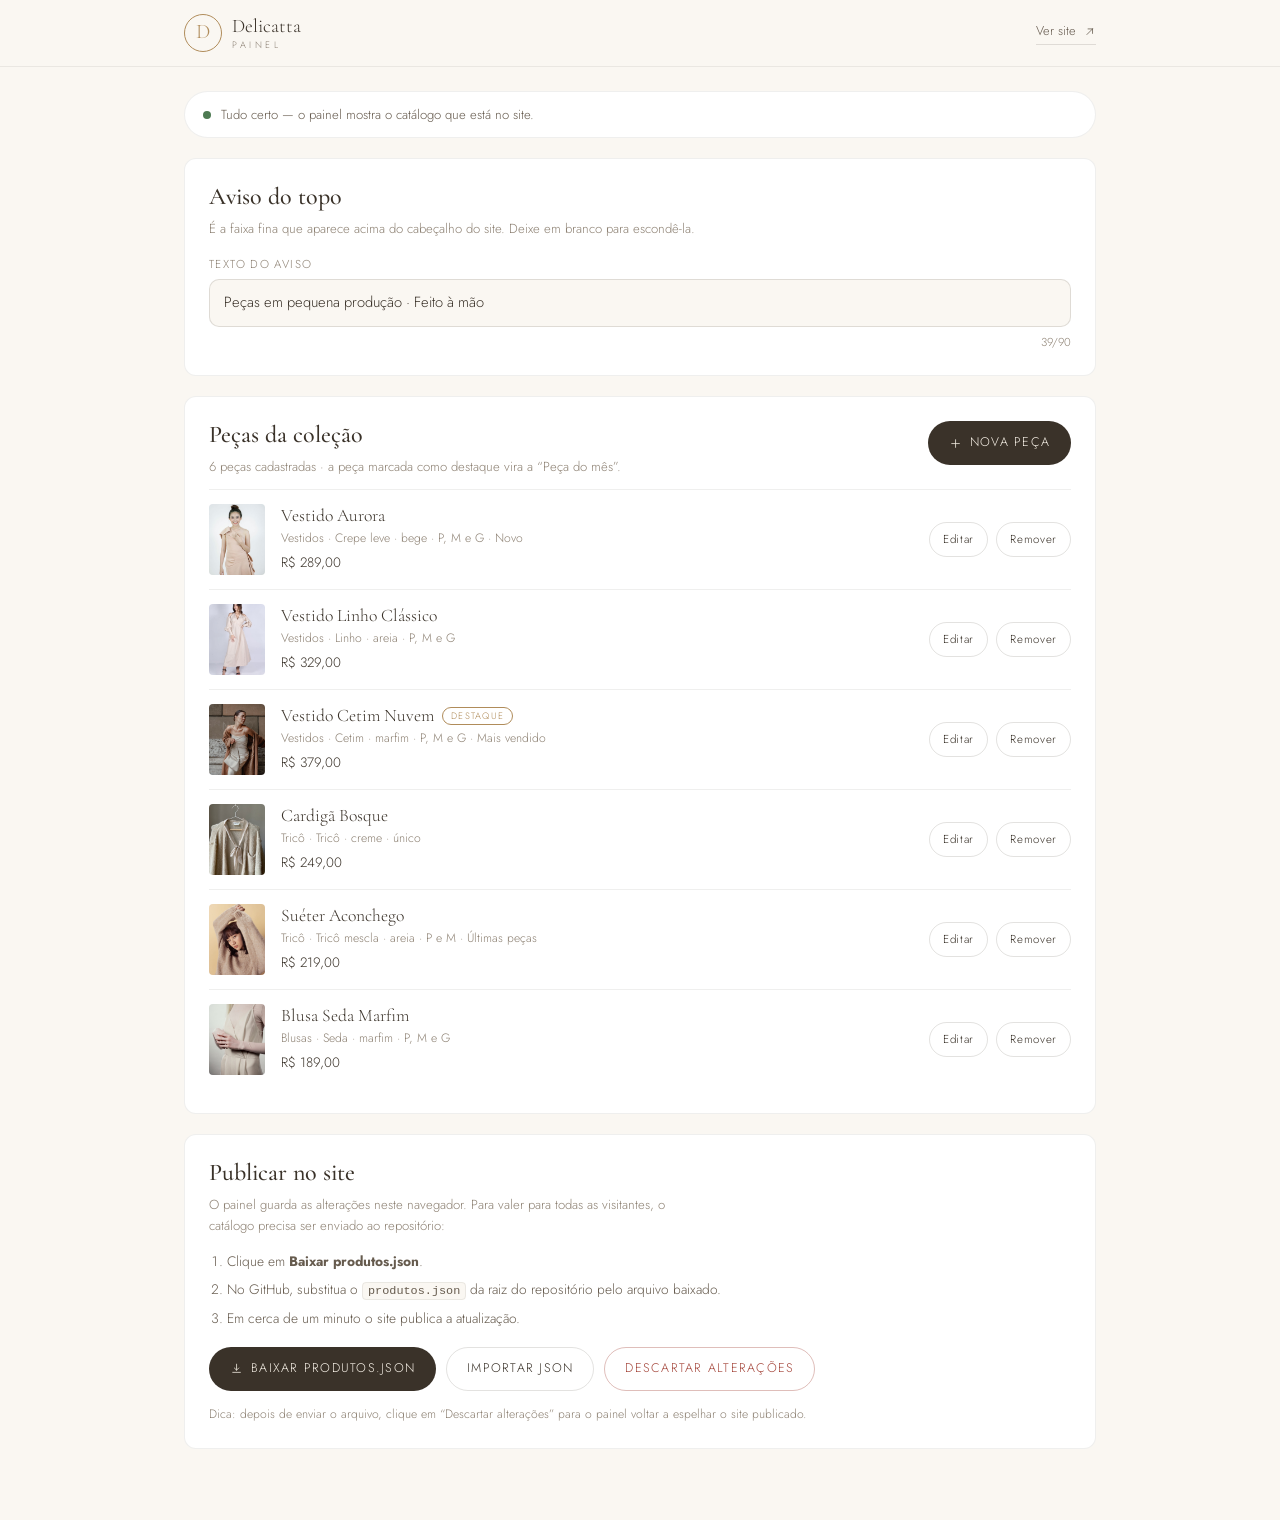
==== admin/index.html @ 935e1ea3 "Add the catalogue admin panel and drive the store from produtos.json Products and the top notice now" ====
<!DOCTYPE html>
<html lang="pt-BR">
<head>
  <meta charset="UTF-8" />
  <meta name="viewport" content="width=device-width, initial-scale=1" />
  <meta name="robots" content="noindex, nofollow" />
  <title>Painel · Delicatta Cristã</title>
  <link rel="icon" href="data:image/svg+xml,%3Csvg xmlns='http://www.w3.org/2000/svg' viewBox='0 0 64 64'%3E%3Crect width='64' height='64' rx='14' fill='%23F4ECE1'/%3E%3Ctext x='32' y='45' font-family='Georgia,serif' font-size='36' text-anchor='middle' fill='%233A3229'%3ED%3C/text%3E%3C/svg%3E" />
  <link rel="preconnect" href="https://fonts.googleapis.com" />
  <link rel="preconnect" href="https://fonts.gstatic.com" crossorigin />
  <link href="https://fonts.googleapis.com/css2?family=Cormorant+Garamond:ital,wght@0,400;0,500;1,400&family=Jost:wght@300;400;500&display=swap" rel="stylesheet" />
  <link rel="stylesheet" href="admin.css" />
</head>
<body>
  <header class="topbar">
    <div class="topbar__inner">
      <div class="brand">
        <span class="brand__mark">D</span>
        <span class="brand__text">
          <span class="brand__name">Delicatta</span>
          <span class="brand__sub">Painel</span>
        </span>
      </div>
      <a class="topbar__link" href="../index.html">
        Ver site
        <svg viewBox="0 0 24 24" aria-hidden="true"><path d="M7 17L17 7M17 7H9M17 7v8"/></svg>
      </a>
    </div>
  </header>

  <main class="main">
    <div class="status" id="status" role="status">
      <span class="status__dot"></span>
      <span id="statusText">Carregando catálogo…</span>
    </div>

    <!-- Aviso do topo -->
    <section class="card">
      <h2 class="card__title">Aviso do topo</h2>
      <p class="card__hint">É a faixa fina que aparece acima do cabeçalho do site. Deixe em branco para escondê-la.</p>
      <label class="field">
        <span class="field__label">Texto do aviso</span>
        <input id="avisoInput" type="text" maxlength="90" placeholder="Ex.: Peças em pequena produção · Feito à mão" />
      </label>
      <p class="counter"><span id="avisoCount">0</span>/90</p>
    </section>

    <!-- Produtos -->
    <section class="card">
      <div class="card__head">
        <div>
          <h2 class="card__title">Peças da coleção</h2>
          <p class="card__hint"><span id="productCount">0</span> peças cadastradas · a peça marcada como destaque vira a “Peça do mês”.</p>
        </div>
        <button class="btn btn--dark" id="btnNova" type="button">
          <svg viewBox="0 0 24 24" aria-hidden="true"><path d="M12 5v14M5 12h14"/></svg>
          Nova peça
        </button>
      </div>

      <form class="form" id="productForm" hidden novalidate>
        <div class="form__head">
          <h3 id="formTitle">Nova peça</h3>
          <button class="icon-btn" id="btnCancelar" type="button" aria-label="Fechar formulário">✕</button>
        </div>

        <div class="form__grid">
          <label class="field field--wide">
            <span class="field__label">Nome da peça *</span>
            <input id="f-nome" type="text" required maxlength="60" placeholder="Vestido Aurora" />
          </label>

          <label class="field">
            <span class="field__label">Categoria</span>
            <select id="f-categoria">
              <option value="vestidos">Vestidos</option>
              <option value="trico">Tricô</option>
              <option value="blusas">Blusas</option>
              <option value="acessorios">Acessórios</option>
              <option value="conjuntos">Conjuntos</option>
            </select>
          </label>

          <label class="field">
            <span class="field__label">Preço (R$) *</span>
            <input id="f-preco" type="number" min="0" step="0.01" required placeholder="289" />
          </label>

          <label class="field field--wide">
            <span class="field__label">Detalhes <span class="field__opt">(tecido · cor · tamanhos)</span></span>
            <input id="f-meta" type="text" maxlength="80" placeholder="Linho · areia · P, M e G" />
          </label>

          <label class="field">
            <span class="field__label">Etiqueta <span class="field__opt">(opcional)</span></span>
            <input id="f-tag" type="text" maxlength="24" placeholder="Novo" />
          </label>

          <label class="field field--wide">
            <span class="field__label">Imagem *</span>
            <input id="f-imagem" type="text" required placeholder="assets/nova-peca.jpg ou https://..." />
            <span class="field__help">Envie a foto para a pasta <code>assets</code> do site e use o caminho dela, ou cole um link completo.</span>
          </label>

          <div class="field field--wide preview">
            <img id="imagePreview" alt="Prévia da imagem" hidden />
          </div>

          <label class="check field--wide">
            <input id="f-destaque" type="checkbox" />
            <span>Mostrar como destaque (“Peça do mês”)</span>
          </label>
        </div>

        <p class="form__error" id="formError" hidden></p>

        <div class="form__actions">
          <button class="btn btn--dark" type="submit">Salvar peça</button>
          <button class="btn btn--ghost" id="btnCancelar2" type="button">Cancelar</button>
        </div>
      </form>

      <div class="list" id="productList"></div>
      <p class="list__empty" id="listEmpty" hidden>Nenhuma peça cadastrada. Clique em “Nova peça” para começar.</p>
    </section>

    <!-- Publicação -->
    <section class="card">
      <h2 class="card__title">Publicar no site</h2>
      <p class="card__hint">
        O painel guarda as alterações neste navegador. Para valer para todas as visitantes, o catálogo
        precisa ser enviado ao repositório:
      </p>
      <ol class="steps">
        <li>Clique em <strong>Baixar produtos.json</strong>.</li>
        <li>No GitHub, substitua o <code>produtos.json</code> da raiz do repositório pelo arquivo baixado.</li>
        <li>Em cerca de um minuto o site publica a atualização.</li>
      </ol>
      <div class="publish">
        <button class="btn btn--dark" id="btnExportar" type="button">
          <svg viewBox="0 0 24 24" aria-hidden="true"><path d="M12 4v11M8 11l4 4 4-4M5 19h14"/></svg>
          Baixar produtos.json
        </button>
        <button class="btn btn--ghost" id="btnImportar" type="button">Importar JSON</button>
        <button class="btn btn--danger" id="btnDescartar" type="button">Descartar alterações</button>
        <input id="fileImport" type="file" accept="application/json,.json" hidden />
      </div>
      <p class="hint">Dica: depois de enviar o arquivo, clique em “Descartar alterações” para o painel voltar a espelhar o site publicado.</p>
    </section>
  </main>

  <div class="toast" id="toast" role="status" aria-live="polite"></div>

  <script src="admin.js"></script>
</body>
</html>
---- admin/admin.css ----
:root {
  --bg: #faf7f2;
  --white: #fff;
  --ink: #3a3229;
  --ink-soft: #665b4e;
  --muted: #8d8173;
  --gold: #b08c5a;
  --line: rgba(58, 50, 41, 0.14);
  --line-soft: rgba(58, 50, 41, 0.08);
  --danger: #a4453a;
  --ok: #4d7a52;
  --serif: 'Cormorant Garamond', Georgia, serif;
  --sans: 'Jost', 'Segoe UI', system-ui, sans-serif;
}

*,
*::before,
*::after {
  margin: 0;
  padding: 0;
  box-sizing: border-box;
}

body {
  font-family: var(--sans);
  font-weight: 300;
  font-size: 0.95rem;
  line-height: 1.6;
  color: var(--ink);
  background: var(--bg);
  -webkit-font-smoothing: antialiased;
}

[hidden] {
  display: none !important;
}

img {
  display: block;
  max-width: 100%;
}

button,
input,
select {
  font: inherit;
  color: inherit;
}

svg {
  width: 1.05em;
  height: 1.05em;
  fill: none;
  stroke: currentColor;
  stroke-width: 1.4;
  stroke-linecap: round;
  stroke-linejoin: round;
}

:focus-visible {
  outline: 2px solid var(--gold);
  outline-offset: 2px;
}

/* Topbar */

.topbar {
  position: sticky;
  top: 0;
  z-index: 20;
  background: rgba(250, 247, 242, 0.92);
  backdrop-filter: blur(10px);
  border-bottom: 1px solid var(--line-soft);
}

.topbar__inner {
  max-width: 960px;
  margin-inline: auto;
  padding: 14px 24px;
  display: flex;
  align-items: center;
  justify-content: space-between;
}

.brand {
  display: inline-flex;
  align-items: center;
  gap: 10px;
}

.brand__mark {
  display: grid;
  place-items: center;
  width: 38px;
  height: 38px;
  border-radius: 50%;
  border: 1px solid var(--gold);
  color: var(--gold);
  font-family: var(--serif);
  font-size: 1.3rem;
  padding-bottom: 2px;
}

.brand__text {
  display: flex;
  flex-direction: column;
  line-height: 1;
}

.brand__name {
  font-family: var(--serif);
  font-size: 1.2rem;
}

.brand__sub {
  font-size: 0.58rem;
  letter-spacing: 0.38em;
  text-transform: uppercase;
  color: var(--muted);
  margin-top: 4px;
}

.topbar__link {
  display: inline-flex;
  align-items: center;
  gap: 7px;
  font-size: 0.8rem;
  color: var(--ink-soft);
  text-decoration: none;
  border-bottom: 1px solid var(--line);
  padding-bottom: 2px;
}

.topbar__link:hover {
  color: var(--ink);
  border-color: var(--gold);
}

/* Layout */

.main {
  max-width: 960px;
  margin-inline: auto;
  padding: 24px 24px 72px;
  display: grid;
  gap: 20px;
}

.card {
  background: var(--white);
  border: 1px solid var(--line-soft);
  border-radius: 12px;
  padding: 24px;
}

.card__head {
  display: flex;
  align-items: flex-start;
  justify-content: space-between;
  gap: 18px;
  flex-wrap: wrap;
  margin-bottom: 10px;
}

.card__title {
  font-family: var(--serif);
  font-weight: 500;
  font-size: 1.5rem;
  line-height: 1.2;
}

.card__hint {
  margin-top: 6px;
  font-size: 0.82rem;
  color: var(--muted);
  max-width: 62ch;
}

/* Status */

.status {
  display: flex;
  align-items: center;
  gap: 10px;
  padding: 12px 18px;
  border-radius: 999px;
  background: var(--white);
  border: 1px solid var(--line-soft);
  font-size: 0.82rem;
  color: var(--ink-soft);
}

.status__dot {
  width: 8px;
  height: 8px;
  border-radius: 50%;
  background: var(--muted);
  flex: none;
}

.status.is-dirty .status__dot {
  background: var(--gold);
}

.status.is-clean .status__dot {
  background: var(--ok);
}

.status.is-error .status__dot {
  background: var(--danger);
}

/* Fields */

.field {
  display: flex;
  flex-direction: column;
  gap: 6px;
}

.field__label {
  font-size: 0.72rem;
  letter-spacing: 0.12em;
  text-transform: uppercase;
  color: var(--muted);
}

.field__opt {
  text-transform: none;
  letter-spacing: 0;
  color: var(--muted);
  opacity: 0.8;
}

.field__help {
  font-size: 0.74rem;
  color: var(--muted);
}

.field input,
.field select {
  width: 100%;
  padding: 11px 14px;
  border: 1px solid var(--line);
  border-radius: 10px;
  background: var(--bg);
  font-size: 0.92rem;
  transition: border-color 0.2s, background 0.2s;
}

.field input:focus,
.field select:focus {
  outline: none;
  border-color: var(--gold);
  background: #fff;
}

.card > .field {
  margin-top: 16px;
}

.counter {
  margin-top: 6px;
  font-size: 0.72rem;
  color: var(--muted);
  text-align: right;
}

code {
  font-size: 0.86em;
  background: var(--bg);
  border: 1px solid var(--line-soft);
  border-radius: 4px;
  padding: 1px 5px;
}

/* Buttons */

.btn {
  display: inline-flex;
  align-items: center;
  justify-content: center;
  gap: 8px;
  padding: 11px 20px;
  border: 1px solid transparent;
  border-radius: 999px;
  font-size: 0.78rem;
  letter-spacing: 0.1em;
  text-transform: uppercase;
  cursor: pointer;
  transition: background 0.2s, border-color 0.2s, color 0.2s, opacity 0.2s;
}

.btn--dark {
  background: var(--ink);
  color: #f8f2e8;
}

.btn--dark:hover {
  background: #4a4136;
}

.btn--ghost {
  background: transparent;
  border-color: var(--line);
  color: var(--ink);
}

.btn--ghost:hover {
  border-color: var(--gold);
}

.btn--danger {
  background: transparent;
  border-color: rgba(164, 69, 58, 0.35);
  color: var(--danger);
}

.btn--danger:hover {
  background: rgba(164, 69, 58, 0.08);
}

.btn:disabled {
  opacity: 0.45;
  cursor: not-allowed;
}

.icon-btn {
  display: grid;
  place-items: center;
  width: 34px;
  height: 34px;
  border: 1px solid var(--line);
  border-radius: 50%;
  background: none;
  cursor: pointer;
}

.icon-btn:hover {
  background: var(--bg);
}

/* Form */

.form {
  margin-top: 18px;
  padding: 20px;
  border: 1px solid var(--line);
  border-radius: 10px;
  background: var(--bg);
}

.form__head {
  display: flex;
  align-items: center;
  justify-content: space-between;
  margin-bottom: 16px;
}

.form__head h3 {
  font-family: var(--serif);
  font-weight: 500;
  font-size: 1.25rem;
}

.form__grid {
  display: grid;
  grid-template-columns: 1fr 1fr;
  gap: 14px 16px;
}

.field--wide {
  grid-column: 1 / -1;
}

.check {
  display: flex;
  align-items: center;
  gap: 9px;
  font-size: 0.86rem;
  color: var(--ink-soft);
  cursor: pointer;
}

.check input {
  width: 17px;
  height: 17px;
  accent-color: var(--gold);
}

.preview img {
  width: 96px;
  height: 122px;
  object-fit: cover;
  border-radius: 6px;
  border: 1px solid var(--line-soft);
  background: var(--bg);
}

.form__error {
  margin-top: 12px;
  font-size: 0.82rem;
  color: var(--danger);
}

.form__actions {
  display: flex;
  gap: 10px;
  margin-top: 18px;
  flex-wrap: wrap;
}

/* List */

.list {
  margin-top: 12px;
}

.row {
  display: grid;
  grid-template-columns: 56px minmax(0, 1fr) auto;
  gap: 16px;
  align-items: center;
  padding: 14px 0;
  border-top: 1px solid var(--line-soft);
}

.row__img {
  width: 56px;
  height: 71px;
  object-fit: cover;
  border-radius: 4px;
  background: var(--bg);
}

.row__name {
  font-family: var(--serif);
  font-size: 1.1rem;
  line-height: 1.25;
  display: flex;
  align-items: center;
  gap: 8px;
  flex-wrap: wrap;
}

.row__meta {
  font-size: 0.76rem;
  color: var(--muted);
  margin-top: 2px;
}

.row__price {
  font-size: 0.85rem;
  margin-top: 4px;
}

.row__badge {
  font-family: var(--sans);
  font-size: 0.58rem;
  letter-spacing: 0.14em;
  text-transform: uppercase;
  color: var(--gold);
  border: 1px solid var(--gold);
  border-radius: 999px;
  padding: 2px 8px;
}

.row__actions {
  display: flex;
  gap: 8px;
}

.row__btn {
  padding: 7px 13px;
  border: 1px solid var(--line);
  border-radius: 999px;
  background: none;
  font-size: 0.72rem;
  letter-spacing: 0.06em;
  cursor: pointer;
  transition: background 0.2s, border-color 0.2s, color 0.2s;
}

.row__btn:hover {
  background: var(--bg);
  border-color: var(--gold);
}

.row__btn--remove:hover {
  border-color: rgba(164, 69, 58, 0.5);
  color: var(--danger);
}

.list__empty {
  padding: 28px 0 8px;
  text-align: center;
  color: var(--muted);
  font-size: 0.86rem;
}

/* Publish */

.steps {
  margin: 14px 0 0 18px;
  font-size: 0.86rem;
  color: var(--ink-soft);
  display: grid;
  gap: 6px;
}

.publish {
  display: flex;
  flex-wrap: wrap;
  gap: 10px;
  margin-top: 18px;
}

.hint {
  margin-top: 14px;
  font-size: 0.76rem;
  color: var(--muted);
}

/* Toast */

.toast {
  position: fixed;
  left: 50%;
  bottom: 24px;
  transform: translate(-50%, 16px);
  z-index: 50;
  padding: 11px 20px;
  border-radius: 999px;
  background: var(--ink);
  color: #f8f2e8;
  font-size: 0.8rem;
  opacity: 0;
  pointer-events: none;
  transition: opacity 0.25s, transform 0.25s;
}

.toast.is-visible {
  opacity: 1;
  transform: translate(-50%, 0);
}

/* Responsivo */

@media (max-width: 720px) {
  .main {
    padding: 18px 16px 64px;
  }

  .card {
    padding: 18px;
  }

  .form__grid {
    grid-template-columns: 1fr;
  }

  .row {
    grid-template-columns: 48px minmax(0, 1fr);
  }

  .row__img {
    width: 48px;
    height: 61px;
  }

  .row__actions {
    grid-column: 1 / -1;
    justify-content: flex-end;
  }

  .publish .btn {
    flex: 1 1 auto;
  }

  .card__head .btn {
    width: 100%;
  }
}
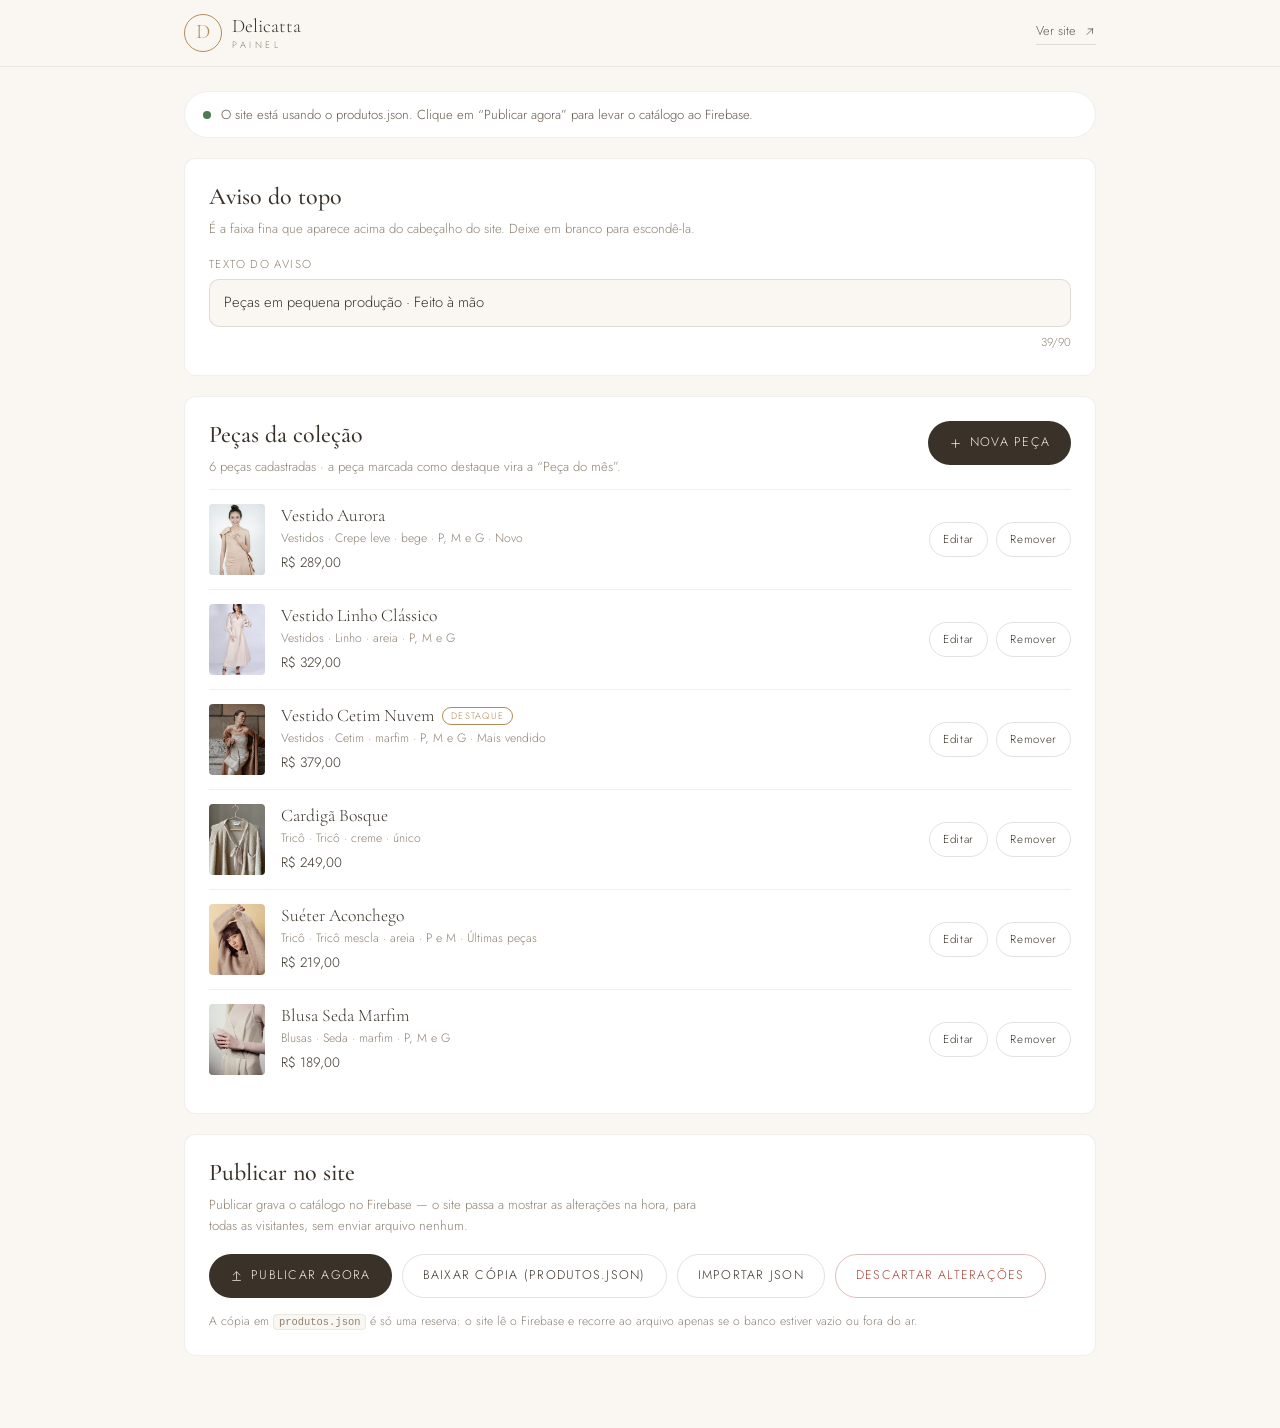
==== commit c0135980: "Connect the store to Firebase and ImgBB The catalogue now lives in the Firebase Realtime Database at" ====
--- a/admin/index.html
+++ b/admin/index.html
@@ -99,7 +99,12 @@
           <label class="field field--wide">
             <span class="field__label">Imagem *</span>
             <input id="f-imagem" type="text" required placeholder="assets/nova-peca.jpg ou https://..." />
-            <span class="field__help">Envie a foto para a pasta <code>assets</code> do site e use o caminho dela, ou cole um link completo.</span>
+            <span class="field__help">Envie a foto do computador (vai direto para o ImgBB) ou cole um link completo.</span>
+            <div class="upload">
+              <button class="btn btn--ghost btn--sm" id="btnUpload" type="button">Enviar foto do computador</button>
+              <span class="upload__status" id="uploadStatus"></span>
+              <input id="f-file" type="file" accept="image/*" hidden />
+            </div>
           </label>
 
           <div class="field field--wide preview">
@@ -128,29 +133,30 @@
     <section class="card">
       <h2 class="card__title">Publicar no site</h2>
       <p class="card__hint">
-        O painel guarda as alterações neste navegador. Para valer para todas as visitantes, o catálogo
-        precisa ser enviado ao repositório:
+        Publicar grava o catálogo no Firebase — o site passa a mostrar as alterações na hora, para
+        todas as visitantes, sem enviar arquivo nenhum.
       </p>
-      <ol class="steps">
-        <li>Clique em <strong>Baixar produtos.json</strong>.</li>
-        <li>No GitHub, substitua o <code>produtos.json</code> da raiz do repositório pelo arquivo baixado.</li>
-        <li>Em cerca de um minuto o site publica a atualização.</li>
-      </ol>
       <div class="publish">
-        <button class="btn btn--dark" id="btnExportar" type="button">
-          <svg viewBox="0 0 24 24" aria-hidden="true"><path d="M12 4v11M8 11l4 4 4-4M5 19h14"/></svg>
-          Baixar produtos.json
+        <button class="btn btn--dark" id="btnPublicar" type="button">
+          <svg viewBox="0 0 24 24" aria-hidden="true"><path d="M12 19V5M6 11l6-6 6 6M5 21h14"/></svg>
+          Publicar agora
         </button>
+        <button class="btn btn--ghost" id="btnExportar" type="button">Baixar cópia (produtos.json)</button>
         <button class="btn btn--ghost" id="btnImportar" type="button">Importar JSON</button>
         <button class="btn btn--danger" id="btnDescartar" type="button">Descartar alterações</button>
         <input id="fileImport" type="file" accept="application/json,.json" hidden />
       </div>
-      <p class="hint">Dica: depois de enviar o arquivo, clique em “Descartar alterações” para o painel voltar a espelhar o site publicado.</p>
+      <p class="hint">
+        A cópia em <code>produtos.json</code> é só uma reserva: o site lê o Firebase e recorre ao arquivo
+        apenas se o banco estiver vazio ou fora do ar.
+      </p>
     </section>
   </main>
 
   <div class="toast" id="toast" role="status" aria-live="polite"></div>
 
+  <script src="../config.js"></script>
+  <script src="imgbb-config.js"></script>
   <script src="admin.js"></script>
 </body>
 </html>
--- a/admin/admin.css
+++ b/admin/admin.css
@@ -323,6 +323,26 @@
 .btn:disabled {
   opacity: 0.45;
   cursor: not-allowed;
+}
+
+.btn--sm {
+  padding: 8px 14px;
+  font-size: 0.7rem;
+}
+
+/* Upload de foto */
+
+.upload {
+  display: flex;
+  align-items: center;
+  flex-wrap: wrap;
+  gap: 12px;
+  margin-top: 10px;
+}
+
+.upload__status {
+  font-size: 0.76rem;
+  color: var(--muted);
 }
 
 .icon-btn {
